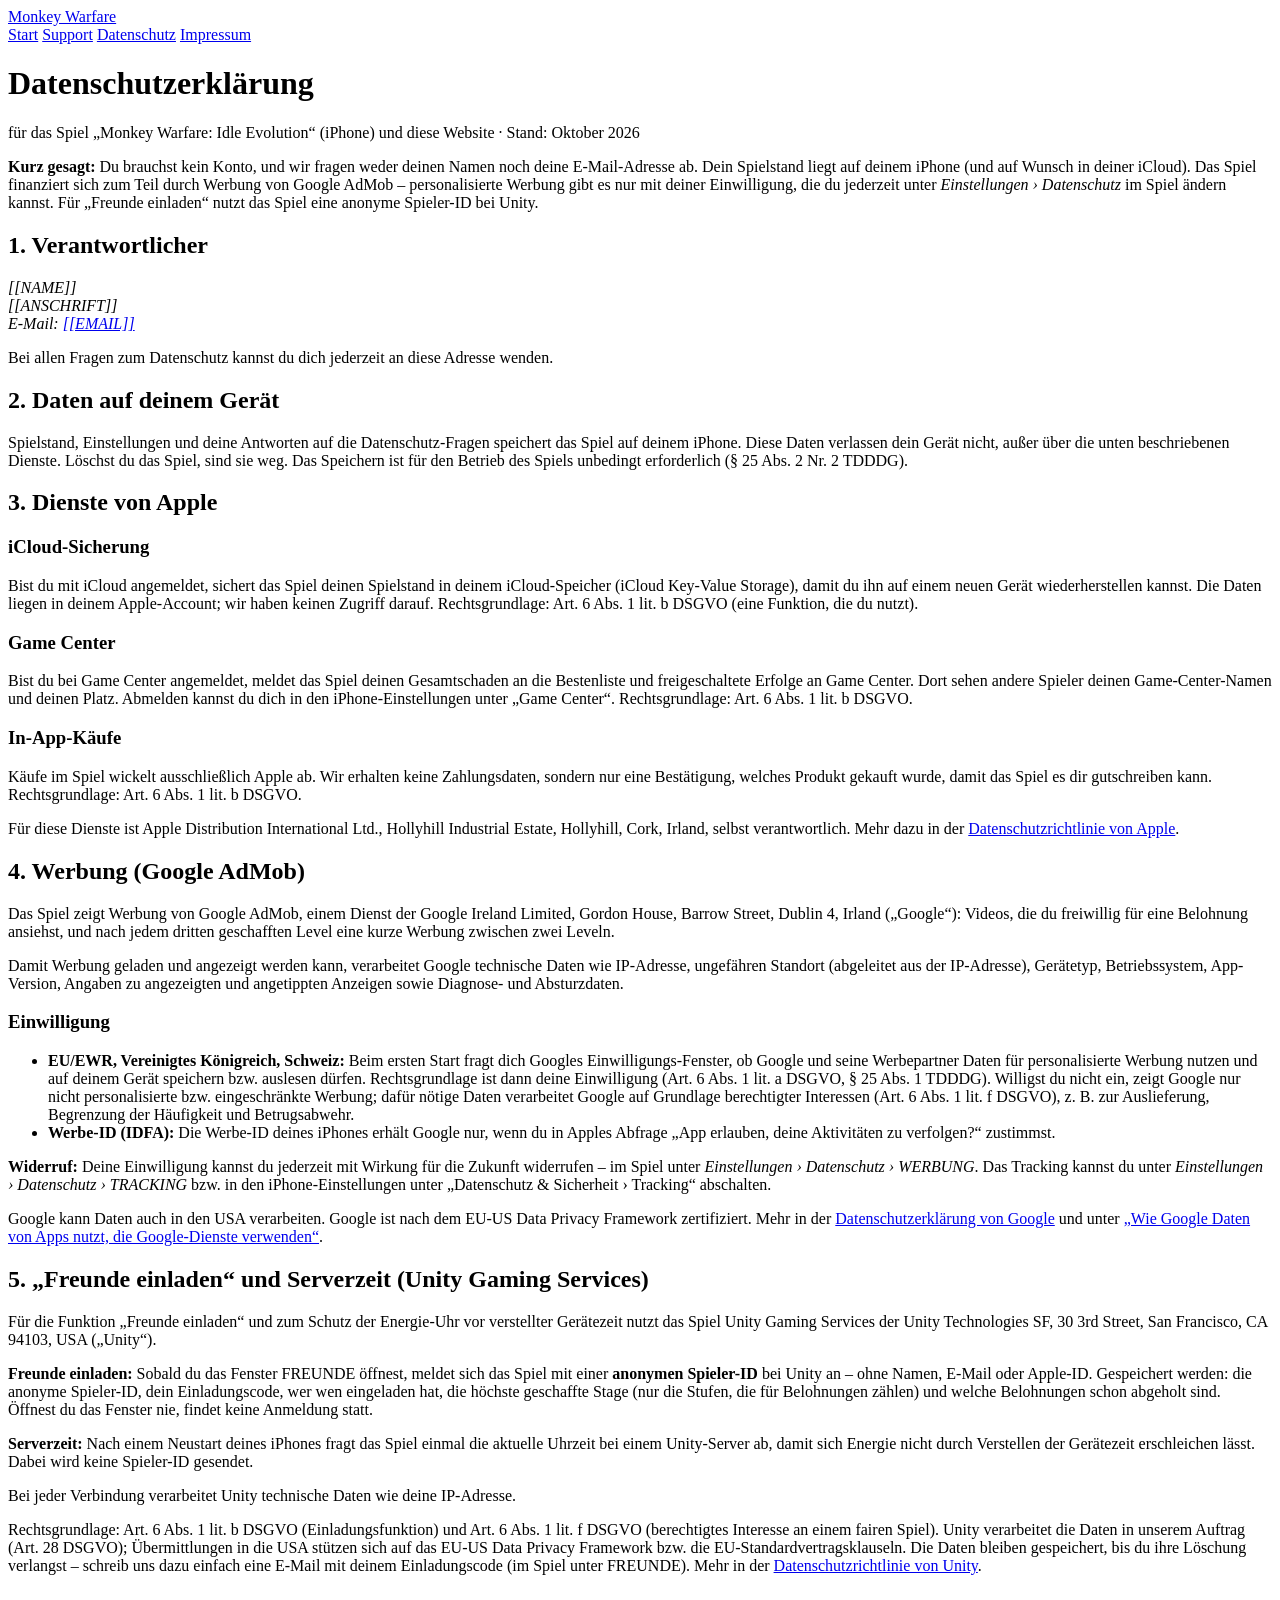
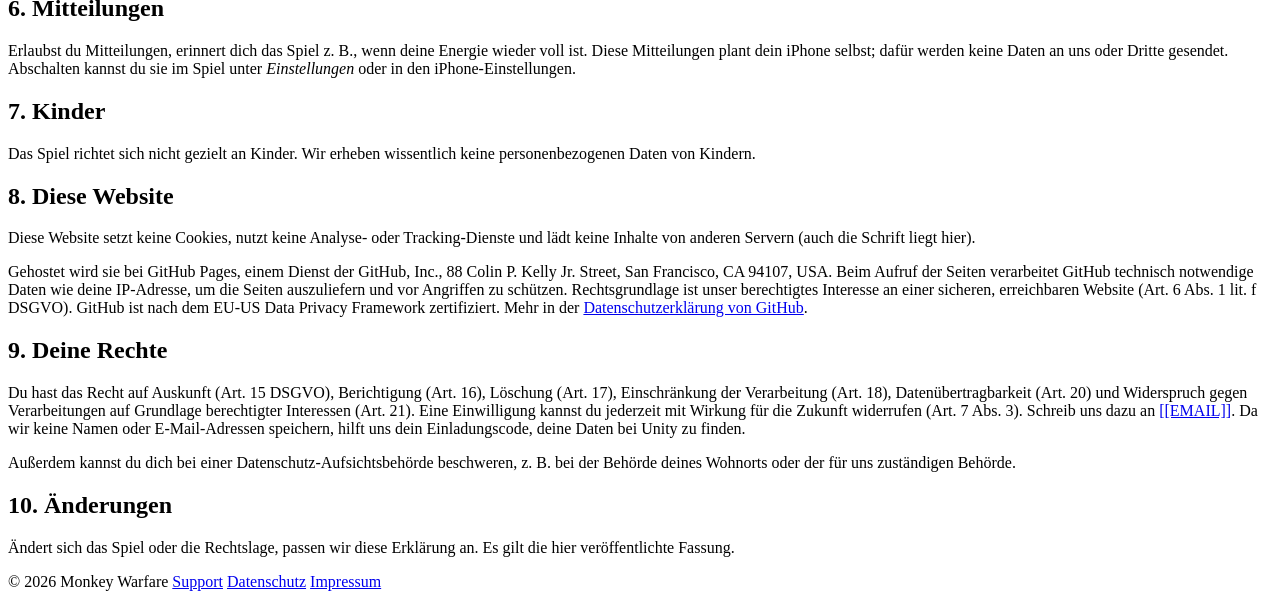
==== datenschutz.html @ 4e90af0b "Add files via upload" ====
<!doctype html>
<html lang="de">
<head>
  <meta charset="utf-8">
  <meta name="viewport" content="width=device-width, initial-scale=1">
  <title>Datenschutzerklärung – Monkey Warfare</title>
  <link rel="icon" href="assets/favicon.png">
  <link rel="stylesheet" href="assets/style.css">
</head>
<body>
  <header class="top">
    <div class="top__inner">
      <a class="top__brand" href="./"><img src="assets/icon.png" alt="">Monkey Warfare</a>
      <nav>
        <a href="./">Start</a>
        <a href="support.html">Support</a>
        <a href="datenschutz.html" aria-current="page">Datenschutz</a>
        <a href="impressum.html">Impressum</a>
      </nav>
    </div>
  </header>

  <main>
    <h1>Datenschutzerklärung</h1>
    <p class="stand">für das Spiel „Monkey Warfare: Idle Evolution“ (iPhone) und diese Website · Stand: Oktober 2026</p>

    <div class="box">
      <strong>Kurz gesagt:</strong> Du brauchst kein Konto, und wir fragen weder deinen Namen noch deine E-Mail-Adresse ab.
      Dein Spielstand liegt auf deinem iPhone (und auf Wunsch in deiner iCloud). Das Spiel finanziert sich zum Teil durch
      Werbung von Google AdMob – personalisierte Werbung gibt es nur mit deiner Einwilligung, die du jederzeit unter
      <em>Einstellungen › Datenschutz</em> im Spiel ändern kannst. Für „Freunde einladen“ nutzt das Spiel eine anonyme
      Spieler-ID bei Unity.
    </div>

    <h2>1. Verantwortlicher</h2>
    <address>
      [[NAME]]<br>
      [[ANSCHRIFT]]<br>
      E-Mail: <a href="mailto:[[EMAIL]]">[[EMAIL]]</a>
    </address>
    <p>Bei allen Fragen zum Datenschutz kannst du dich jederzeit an diese Adresse wenden.</p>

    <h2>2. Daten auf deinem Gerät</h2>
    <p>Spielstand, Einstellungen und deine Antworten auf die Datenschutz-Fragen speichert das Spiel auf deinem iPhone. Diese
      Daten verlassen dein Gerät nicht, außer über die unten beschriebenen Dienste. Löschst du das Spiel, sind sie weg.
      Das Speichern ist für den Betrieb des Spiels unbedingt erforderlich (§ 25 Abs. 2 Nr. 2 TDDDG).</p>

    <h2>3. Dienste von Apple</h2>
    <h3>iCloud-Sicherung</h3>
    <p>Bist du mit iCloud angemeldet, sichert das Spiel deinen Spielstand in deinem iCloud-Speicher (iCloud Key-Value
      Storage), damit du ihn auf einem neuen Gerät wiederherstellen kannst. Die Daten liegen in deinem Apple-Account; wir
      haben keinen Zugriff darauf. Rechtsgrundlage: Art. 6 Abs. 1 lit. b DSGVO (eine Funktion, die du nutzt).</p>
    <h3>Game Center</h3>
    <p>Bist du bei Game Center angemeldet, meldet das Spiel deinen Gesamtschaden an die Bestenliste und freigeschaltete
      Erfolge an Game Center. Dort sehen andere Spieler deinen Game-Center-Namen und deinen Platz. Abmelden kannst du dich
      in den iPhone-Einstellungen unter „Game Center“. Rechtsgrundlage: Art. 6 Abs. 1 lit. b DSGVO.</p>
    <h3>In-App-Käufe</h3>
    <p>Käufe im Spiel wickelt ausschließlich Apple ab. Wir erhalten keine Zahlungsdaten, sondern nur eine Bestätigung,
      welches Produkt gekauft wurde, damit das Spiel es dir gutschreiben kann. Rechtsgrundlage: Art. 6 Abs. 1 lit. b DSGVO.</p>
    <p>Für diese Dienste ist Apple Distribution International Ltd., Hollyhill Industrial Estate, Hollyhill, Cork, Irland,
      selbst verantwortlich. Mehr dazu in der <a href="https://www.apple.com/de/legal/privacy/" rel="noopener">Datenschutzrichtlinie von Apple</a>.</p>

    <h2>4. Werbung (Google AdMob)</h2>
    <p>Das Spiel zeigt Werbung von Google AdMob, einem Dienst der Google Ireland Limited, Gordon House, Barrow Street,
      Dublin 4, Irland („Google“): Videos, die du freiwillig für eine Belohnung ansiehst, und nach jedem dritten geschafften
      Level eine kurze Werbung zwischen zwei Leveln.</p>
    <p>Damit Werbung geladen und angezeigt werden kann, verarbeitet Google technische Daten wie IP-Adresse, ungefähren
      Standort (abgeleitet aus der IP-Adresse), Gerätetyp, Betriebssystem, App-Version, Angaben zu angezeigten und
      angetippten Anzeigen sowie Diagnose- und Absturzdaten.</p>
    <h3>Einwilligung</h3>
    <ul>
      <li><strong>EU/EWR, Vereinigtes Königreich, Schweiz:</strong> Beim ersten Start fragt dich Googles Einwilligungs-Fenster,
        ob Google und seine Werbepartner Daten für personalisierte Werbung nutzen und auf deinem Gerät speichern bzw. auslesen
        dürfen. Rechtsgrundlage ist dann deine Einwilligung (Art. 6 Abs. 1 lit. a DSGVO, § 25 Abs. 1 TDDDG). Willigst du
        nicht ein, zeigt Google nur nicht personalisierte bzw. eingeschränkte Werbung; dafür nötige Daten verarbeitet Google
        auf Grundlage berechtigter Interessen (Art. 6 Abs. 1 lit. f DSGVO), z. B. zur Auslieferung, Begrenzung der Häufigkeit
        und Betrugsabwehr.</li>
      <li><strong>Werbe-ID (IDFA):</strong> Die Werbe-ID deines iPhones erhält Google nur, wenn du in Apples Abfrage
        „App erlauben, deine Aktivitäten zu verfolgen?“ zustimmst.</li>
    </ul>
    <p><strong>Widerruf:</strong> Deine Einwilligung kannst du jederzeit mit Wirkung für die Zukunft widerrufen – im Spiel
      unter <em>Einstellungen › Datenschutz › WERBUNG</em>. Das Tracking kannst du unter <em>Einstellungen › Datenschutz ›
      TRACKING</em> bzw. in den iPhone-Einstellungen unter „Datenschutz &amp; Sicherheit › Tracking“ abschalten.</p>
    <p>Google kann Daten auch in den USA verarbeiten. Google ist nach dem EU-US Data Privacy Framework zertifiziert. Mehr in der
      <a href="https://policies.google.com/privacy?hl=de" rel="noopener">Datenschutzerklärung von Google</a> und unter
      <a href="https://policies.google.com/technologies/partner-sites?hl=de" rel="noopener">„Wie Google Daten von Apps nutzt, die Google-Dienste verwenden“</a>.</p>

    <h2>5. „Freunde einladen“ und Serverzeit (Unity Gaming Services)</h2>
    <p>Für die Funktion „Freunde einladen“ und zum Schutz der Energie-Uhr vor verstellter Gerätezeit nutzt das Spiel Unity
      Gaming Services der Unity Technologies SF, 30 3rd Street, San Francisco, CA 94103, USA („Unity“).</p>
    <p><strong>Freunde einladen:</strong> Sobald du das Fenster FREUNDE öffnest, meldet sich das Spiel mit einer
      <strong>anonymen Spieler-ID</strong> bei Unity an – ohne Namen, E-Mail oder Apple-ID. Gespeichert werden: die anonyme
      Spieler-ID, dein Einladungscode, wer wen eingeladen hat, die höchste geschaffte Stage (nur die Stufen, die für
      Belohnungen zählen) und welche Belohnungen schon abgeholt sind. Öffnest du das Fenster nie, findet keine Anmeldung statt.</p>
    <p><strong>Serverzeit:</strong> Nach einem Neustart deines iPhones fragt das Spiel einmal die aktuelle Uhrzeit bei einem
      Unity-Server ab, damit sich Energie nicht durch Verstellen der Gerätezeit erschleichen lässt. Dabei wird keine
      Spieler-ID gesendet.</p>
    <p>Bei jeder Verbindung verarbeitet Unity technische Daten wie deine IP-Adresse.</p>
    <p>Rechtsgrundlage: Art. 6 Abs. 1 lit. b DSGVO (Einladungsfunktion) und Art. 6 Abs. 1 lit. f DSGVO (berechtigtes
      Interesse an einem fairen Spiel). Unity verarbeitet die Daten in unserem Auftrag (Art. 28 DSGVO); Übermittlungen in
      die USA stützen sich auf das EU-US Data Privacy Framework bzw. die EU-Standardvertragsklauseln. Die Daten bleiben
      gespeichert, bis du ihre Löschung verlangst – schreib uns dazu einfach eine E-Mail mit deinem Einladungscode
      (im Spiel unter FREUNDE). Mehr in der <a href="https://unity.com/legal/privacy-policy" rel="noopener">Datenschutzrichtlinie von Unity</a>.</p>

    <h2>6. Mitteilungen</h2>
    <p>Erlaubst du Mitteilungen, erinnert dich das Spiel z. B., wenn deine Energie wieder voll ist. Diese Mitteilungen plant
      dein iPhone selbst; dafür werden keine Daten an uns oder Dritte gesendet. Abschalten kannst du sie im Spiel unter
      <em>Einstellungen</em> oder in den iPhone-Einstellungen.</p>

    <h2>7. Kinder</h2>
    <p>Das Spiel richtet sich nicht gezielt an Kinder. Wir erheben wissentlich keine personenbezogenen Daten von Kindern.</p>

    <h2>8. Diese Website</h2>
    <p>Diese Website setzt keine Cookies, nutzt keine Analyse- oder Tracking-Dienste und lädt keine Inhalte von anderen
      Servern (auch die Schrift liegt hier). </p>
    <p>Gehostet wird sie bei GitHub Pages, einem Dienst der GitHub, Inc., 88 Colin P. Kelly Jr. Street, San Francisco,
      CA 94107, USA. Beim Aufruf der Seiten verarbeitet GitHub technisch notwendige Daten wie deine IP-Adresse, um die Seiten
      auszuliefern und vor Angriffen zu schützen. Rechtsgrundlage ist unser berechtigtes Interesse an einer sicheren,
      erreichbaren Website (Art. 6 Abs. 1 lit. f DSGVO). GitHub ist nach dem EU-US Data Privacy Framework zertifiziert. Mehr
      in der <a href="https://docs.github.com/de/site-policy/privacy-policies/github-general-privacy-statement" rel="noopener">Datenschutzerklärung von GitHub</a>.</p>

    <h2>9. Deine Rechte</h2>
    <p>Du hast das Recht auf Auskunft (Art. 15 DSGVO), Berichtigung (Art. 16), Löschung (Art. 17), Einschränkung der
      Verarbeitung (Art. 18), Datenübertragbarkeit (Art. 20) und Widerspruch gegen Verarbeitungen auf Grundlage berechtigter
      Interessen (Art. 21). Eine Einwilligung kannst du jederzeit mit Wirkung für die Zukunft widerrufen (Art. 7 Abs. 3).
      Schreib uns dazu an <a href="mailto:[[EMAIL]]">[[EMAIL]]</a>. Da wir keine Namen oder E-Mail-Adressen speichern, hilft
      uns dein Einladungscode, deine Daten bei Unity zu finden.</p>
    <p>Außerdem kannst du dich bei einer Datenschutz-Aufsichtsbehörde beschweren, z. B. bei der Behörde deines Wohnorts
      oder der für uns zuständigen Behörde.</p>

    <h2>10. Änderungen</h2>
    <p>Ändert sich das Spiel oder die Rechtslage, passen wir diese Erklärung an. Es gilt die hier veröffentlichte Fassung.</p>
  </main>

  <footer>
    <div class="inner">
      <span>© 2026 Monkey Warfare</span>
      <a href="support.html">Support</a>
      <a href="datenschutz.html">Datenschutz</a>
      <a href="impressum.html">Impressum</a>
    </div>
  </footer>
</body>
</html>
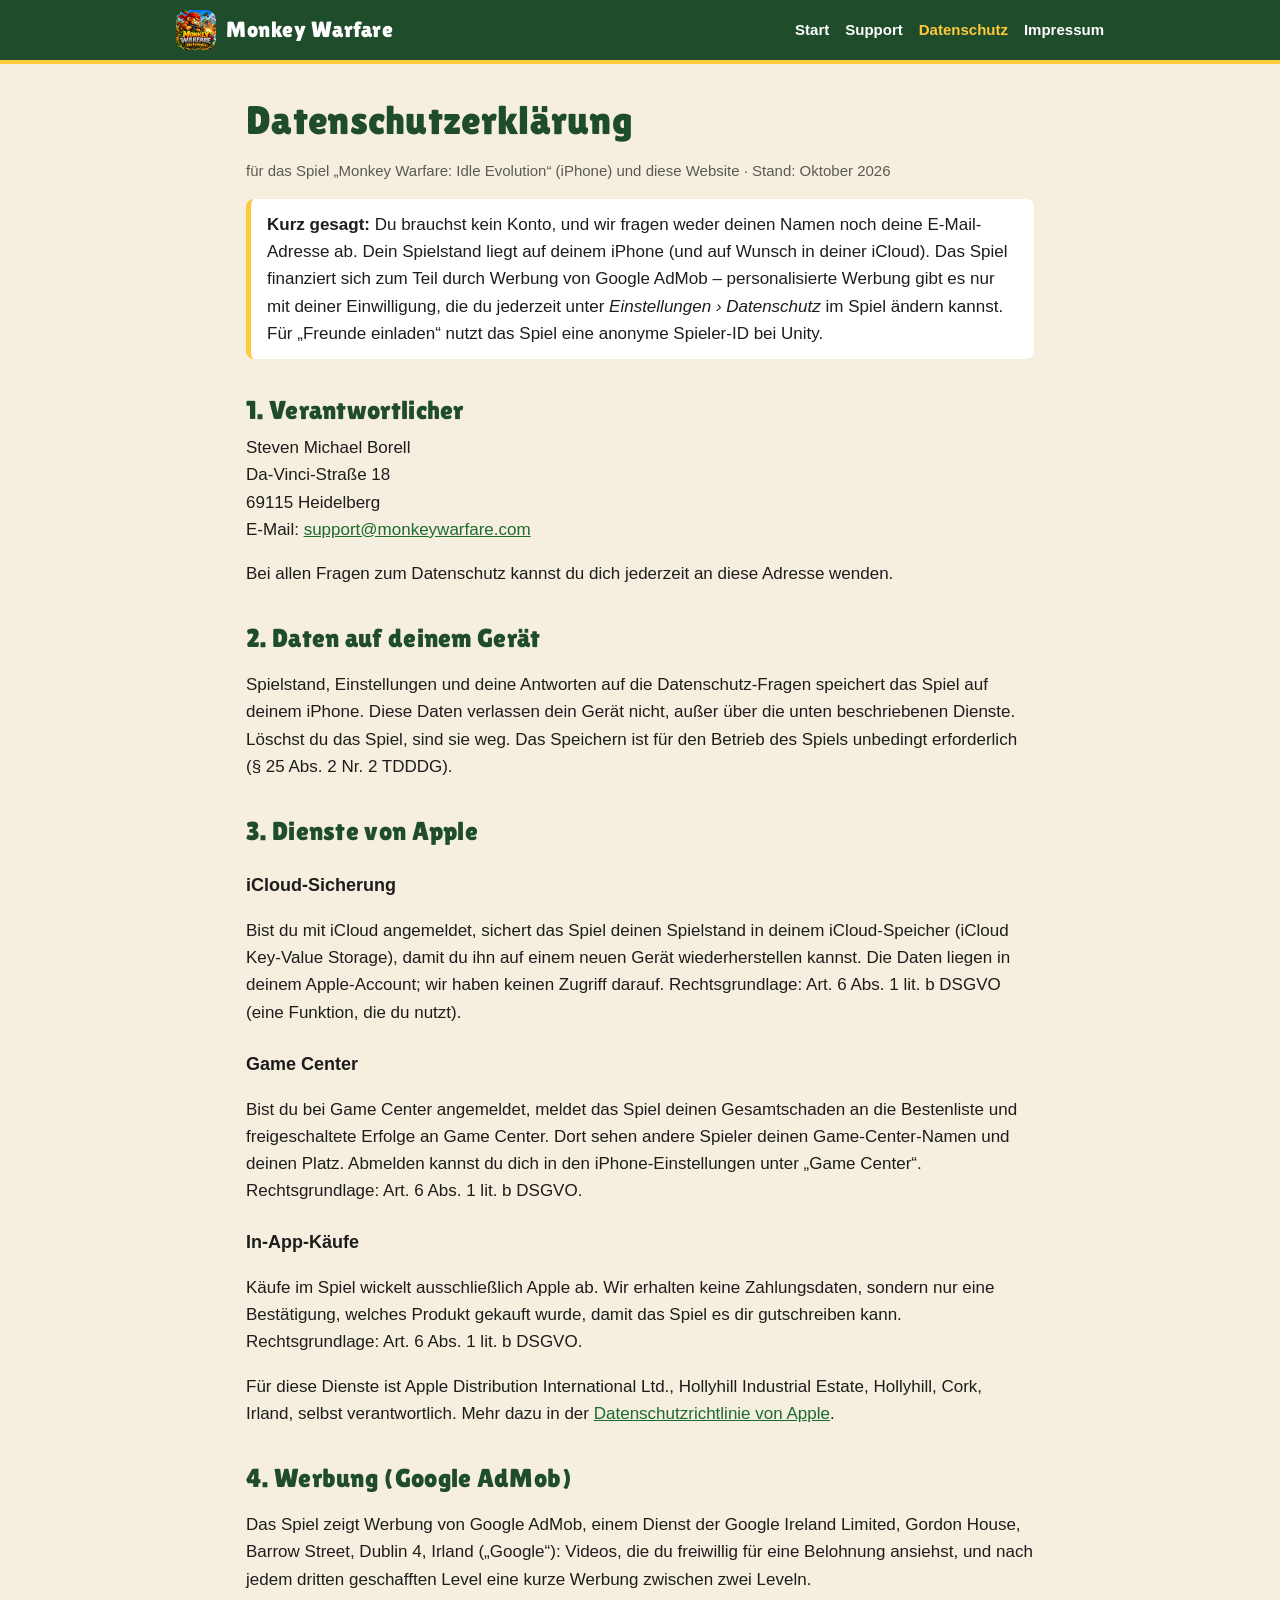
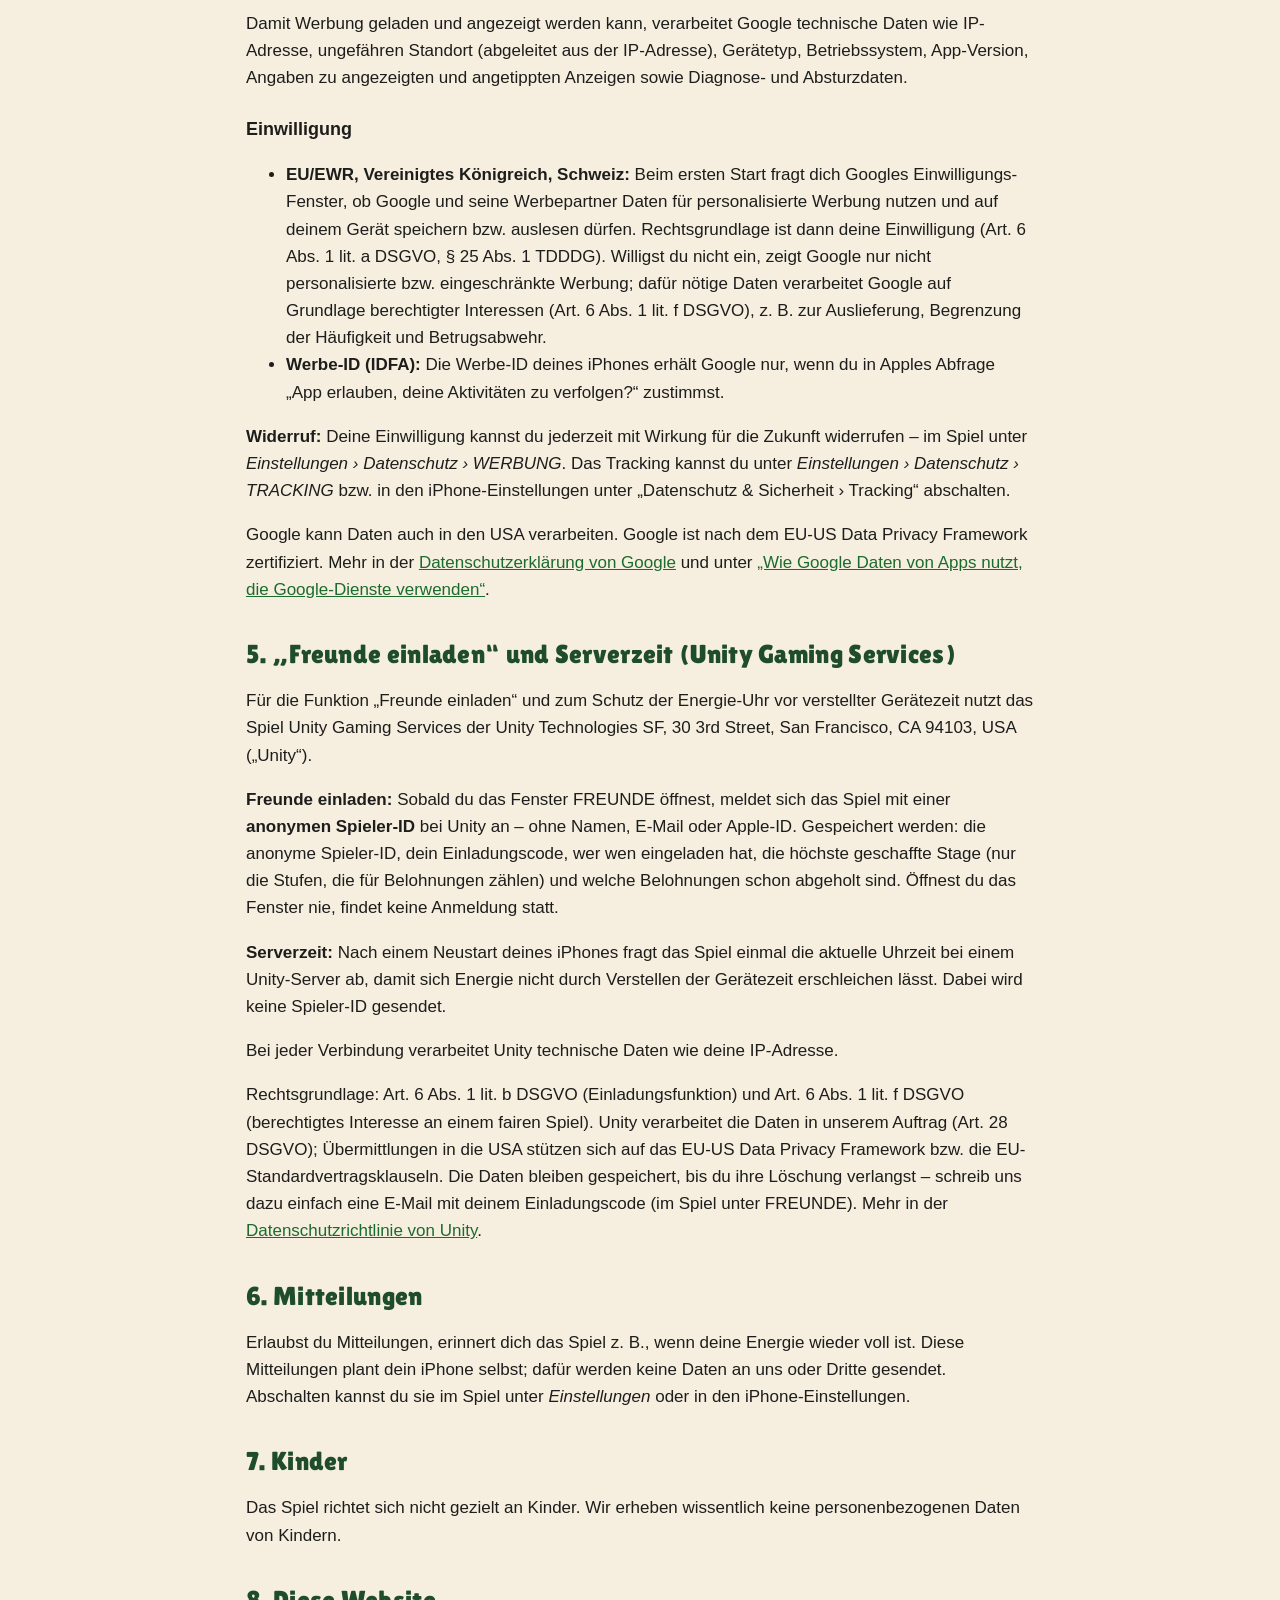
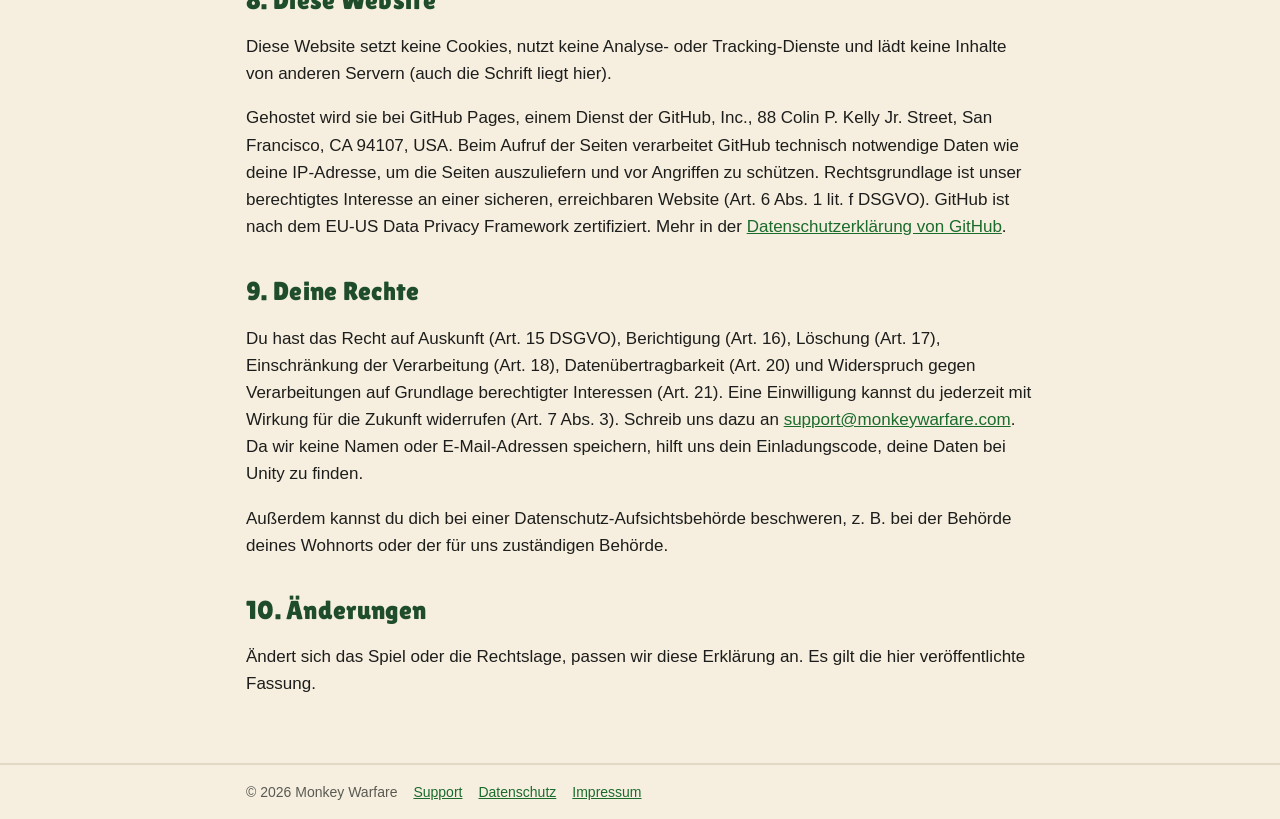
==== commit 9afffd60: "Add files via upload" ====
--- a/datenschutz.html
+++ b/datenschutz.html
@@ -34,9 +34,10 @@
 
     <h2>1. Verantwortlicher</h2>
     <address>
-      [[NAME]]<br>
-      [[ANSCHRIFT]]<br>
-      E-Mail: <a href="mailto:[[EMAIL]]">[[EMAIL]]</a>
+      Steven Michael Borell<br>
+      Da-Vinci-Straße 18<br>
+      69115 Heidelberg<br>
+      E-Mail: <a href="mailto:support@monkeywarfare.com">support@monkeywarfare.com</a>
     </address>
     <p>Bei allen Fragen zum Datenschutz kannst du dich jederzeit an diese Adresse wenden.</p>
 
@@ -123,7 +124,7 @@
     <p>Du hast das Recht auf Auskunft (Art. 15 DSGVO), Berichtigung (Art. 16), Löschung (Art. 17), Einschränkung der
       Verarbeitung (Art. 18), Datenübertragbarkeit (Art. 20) und Widerspruch gegen Verarbeitungen auf Grundlage berechtigter
       Interessen (Art. 21). Eine Einwilligung kannst du jederzeit mit Wirkung für die Zukunft widerrufen (Art. 7 Abs. 3).
-      Schreib uns dazu an <a href="mailto:[[EMAIL]]">[[EMAIL]]</a>. Da wir keine Namen oder E-Mail-Adressen speichern, hilft
+      Schreib uns dazu an <a href="mailto:support@monkeywarfare.com">support@monkeywarfare.com</a>. Da wir keine Namen oder E-Mail-Adressen speichern, hilft
       uns dein Einladungscode, deine Daten bei Unity zu finden.</p>
     <p>Außerdem kannst du dich bei einer Datenschutz-Aufsichtsbehörde beschweren, z. B. bei der Behörde deines Wohnorts
       oder der für uns zuständigen Behörde.</p>
--- a/assets/style.css
+++ b/assets/style.css
@@ -0,0 +1,131 @@
+/* monkeywarfare.com – eine Datei für alle Seiten. Schrift lokal (kein Google-Fonts-Abruf, DSGVO). */
+@font-face {
+  font-family: "Lilita One";
+  src: url("LilitaOne-Regular.ttf") format("truetype");
+  font-display: swap;
+}
+
+:root {
+  --jungle: #1f4d2b;
+  --jungle-dark: #12301a;
+  --leaf: #3f8f3a;
+  --banana: #ffc93c;
+  --bandana: #d7262e;
+  --sand: #f6efe0;
+  --ink: #1d1d1b;
+  --muted: #5a5a52;
+  --card: #ffffff;
+  --line: #e2d8c3;
+}
+
+* { box-sizing: border-box; }
+
+body {
+  margin: 0;
+  background: var(--sand);
+  color: var(--ink);
+  font: 17px/1.6 -apple-system, BlinkMacSystemFont, "Segoe UI", Roboto, Helvetica, Arial, sans-serif;
+}
+
+a { color: #1b6b2c; }
+a:hover { color: var(--bandana); }
+
+.top {
+  background: var(--jungle);
+  border-bottom: 4px solid var(--banana);
+}
+.top__inner {
+  max-width: 960px;
+  margin: 0 auto;
+  padding: 10px 16px;
+  display: flex;
+  align-items: center;
+  gap: 12px;
+  flex-wrap: wrap;
+}
+.top__brand {
+  display: flex;
+  align-items: center;
+  gap: 10px;
+  color: #fff;
+  text-decoration: none;
+  font-family: "Lilita One", sans-serif;
+  font-size: 22px;
+  letter-spacing: 0.5px;
+}
+.top__brand img { width: 40px; height: 40px; border-radius: 10px; }
+.top nav { margin-left: auto; display: flex; gap: 16px; flex-wrap: wrap; }
+.top nav a { color: #fff; text-decoration: none; font-weight: 600; font-size: 15px; }
+.top nav a:hover, .top nav a[aria-current="page"] { color: var(--banana); }
+
+.hero { background: var(--jungle-dark); }
+.hero img { display: block; width: 100%; max-width: 1400px; margin: 0 auto; height: auto; }
+
+main {
+  max-width: 820px;
+  margin: 0 auto;
+  padding: 32px 16px 48px;
+}
+
+h1, h2 {
+  font-family: "Lilita One", sans-serif;
+  font-weight: 400;
+  letter-spacing: 0.3px;
+  line-height: 1.2;
+}
+h1 { font-size: 40px; margin: 0 0 8px; color: var(--jungle); }
+h2 { font-size: 26px; margin: 36px 0 8px; color: var(--jungle); }
+h3 { font-size: 18px; margin: 24px 0 4px; }
+
+.lead { font-size: 20px; color: var(--muted); margin-top: 0; }
+.stand { color: var(--muted); font-size: 15px; }
+
+.cards {
+  display: grid;
+  grid-template-columns: repeat(auto-fit, minmax(220px, 1fr));
+  gap: 16px;
+  margin: 24px 0;
+}
+.card {
+  background: var(--card);
+  border: 2px solid var(--line);
+  border-radius: 14px;
+  padding: 16px 18px;
+}
+.card strong {
+  display: block;
+  font-family: "Lilita One", sans-serif;
+  font-weight: 400;
+  font-size: 20px;
+  color: var(--bandana);
+}
+.card p { margin: 4px 0 0; }
+
+.box {
+  background: var(--card);
+  border-left: 5px solid var(--banana);
+  border-radius: 8px;
+  padding: 12px 16px;
+  margin: 16px 0;
+}
+
+address { font-style: normal; }
+
+footer {
+  border-top: 2px solid var(--line);
+  color: var(--muted);
+  font-size: 14px;
+}
+footer .inner {
+  max-width: 820px;
+  margin: 0 auto;
+  padding: 16px;
+  display: flex;
+  gap: 16px;
+  flex-wrap: wrap;
+}
+
+@media (max-width: 560px) {
+  h1 { font-size: 32px; }
+  .top nav { margin-left: 0; width: 100%; }
+}
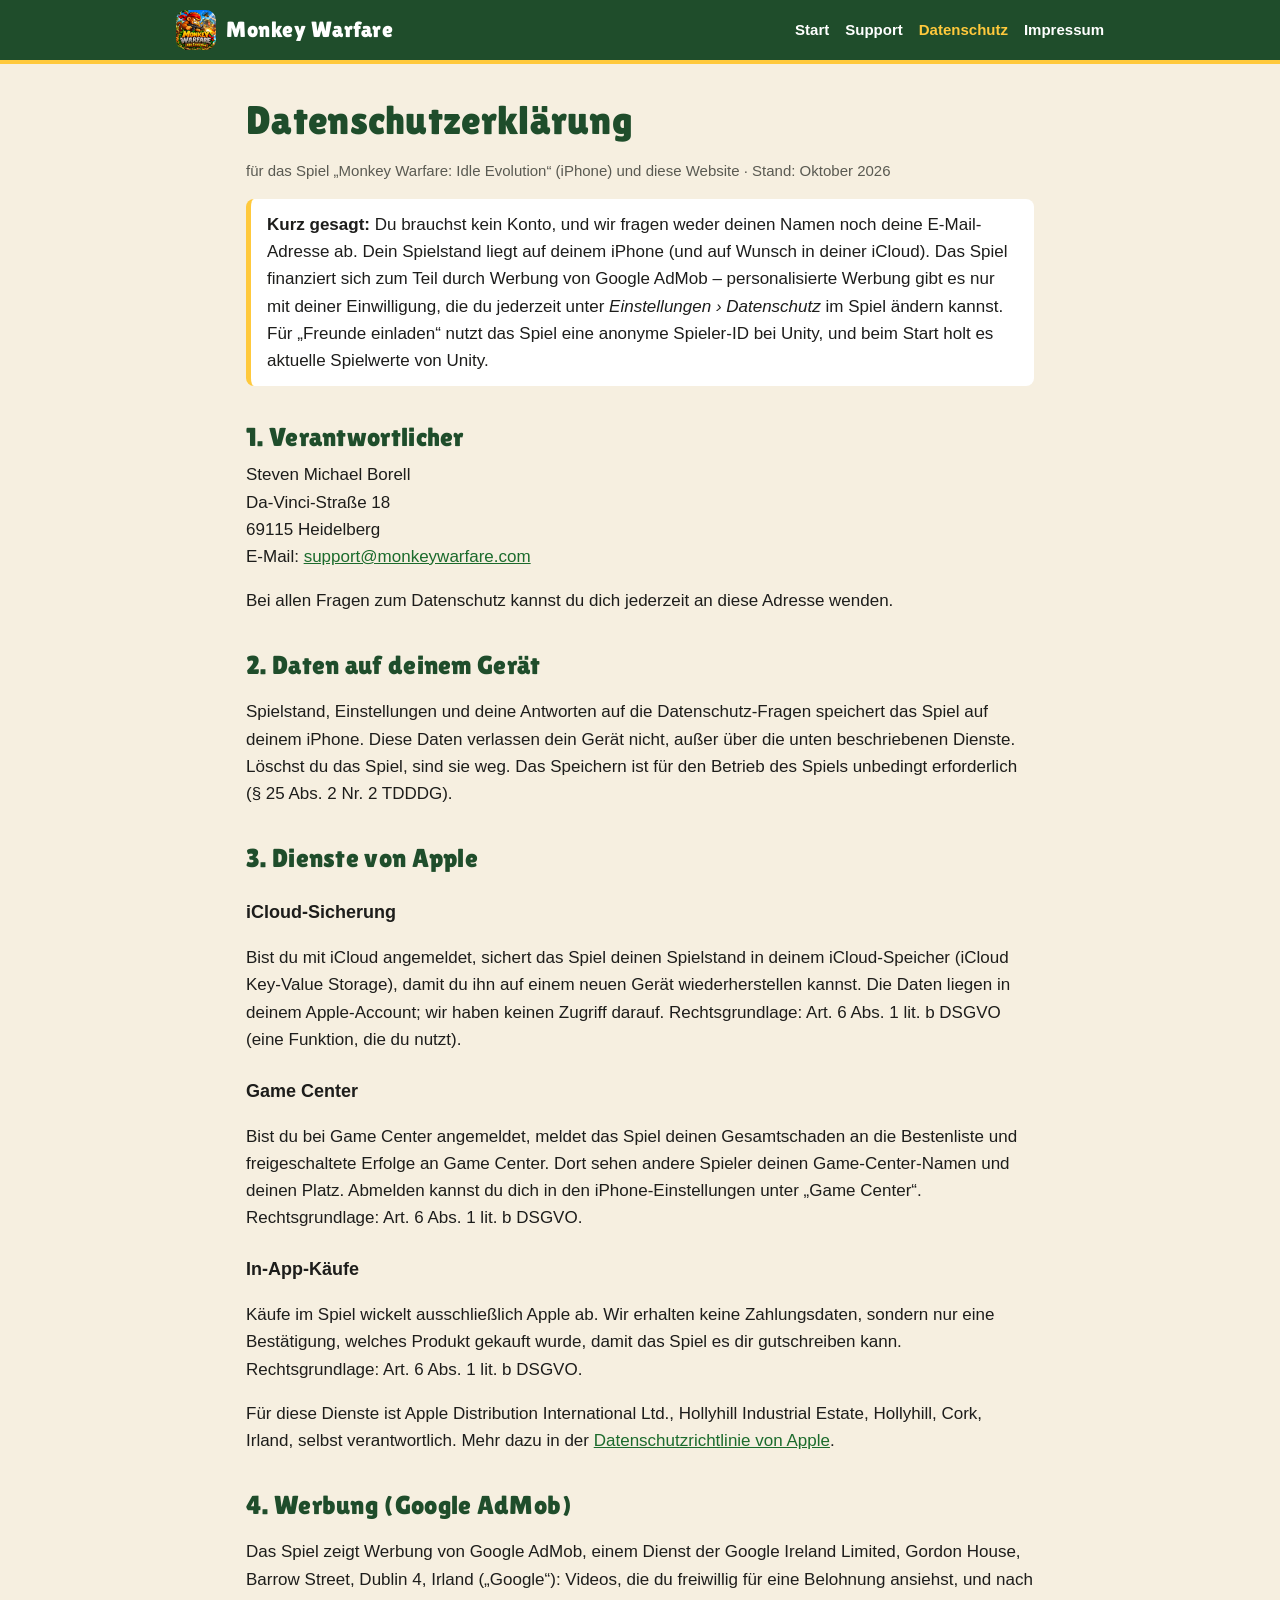
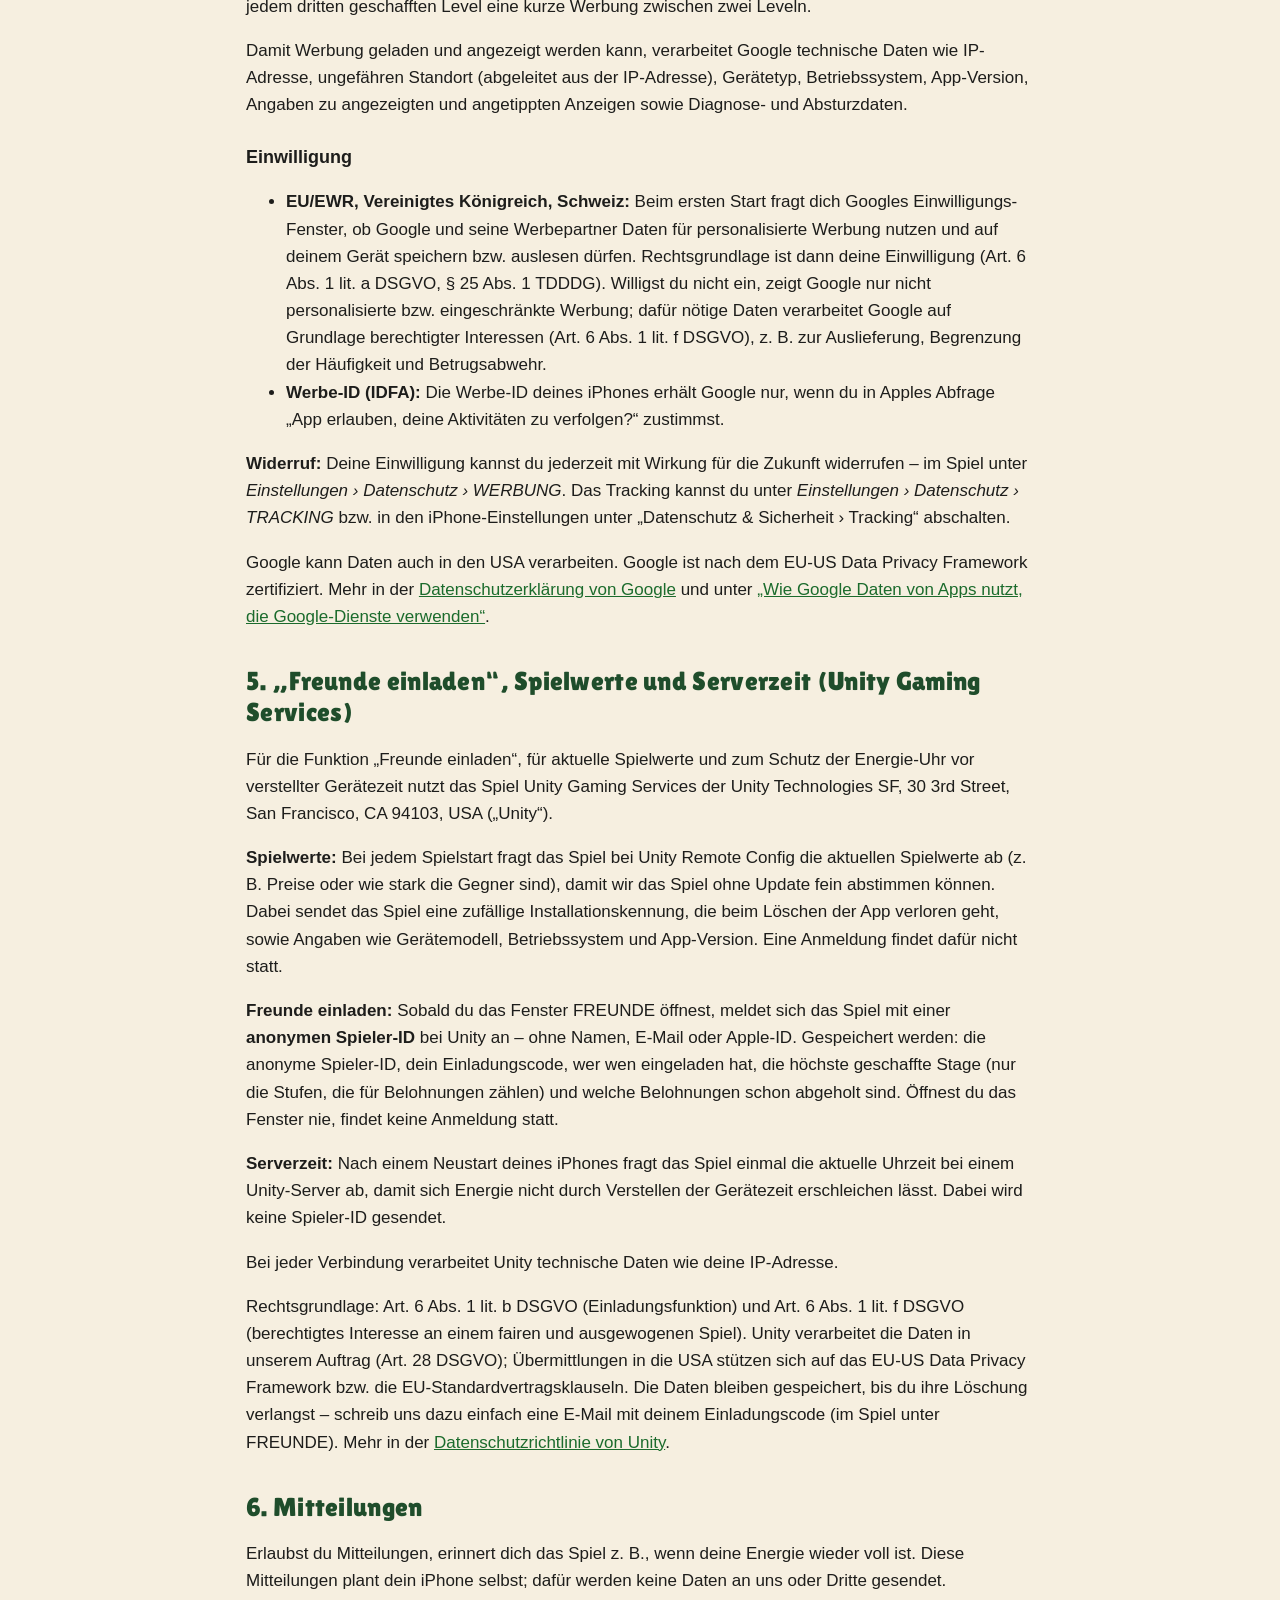
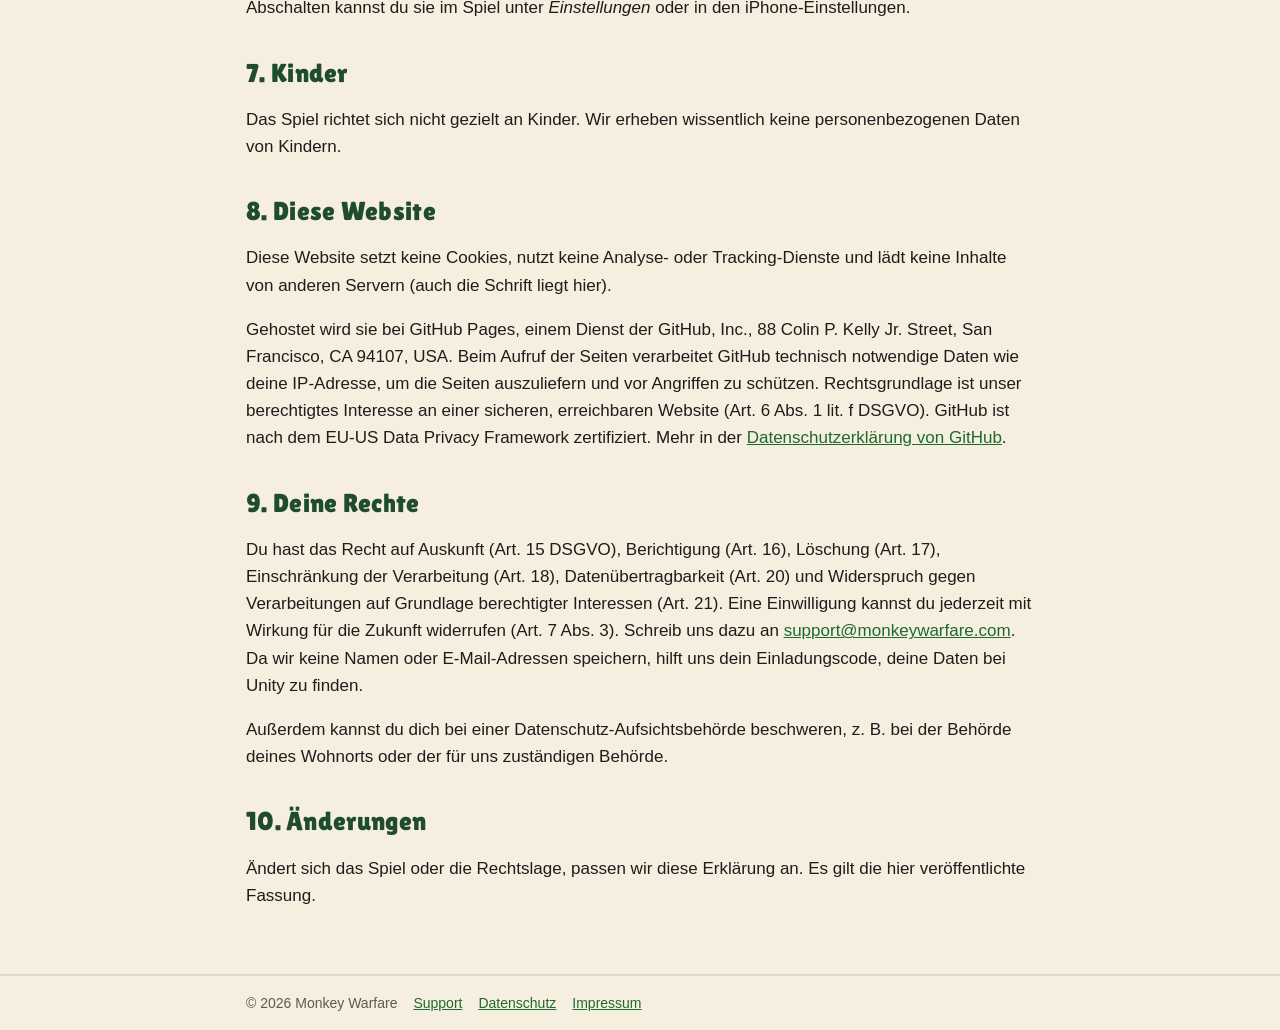
==== commit 3d93d219: "Add files via upload" ====
--- a/datenschutz.html
+++ b/datenschutz.html
@@ -29,7 +29,7 @@
       Dein Spielstand liegt auf deinem iPhone (und auf Wunsch in deiner iCloud). Das Spiel finanziert sich zum Teil durch
       Werbung von Google AdMob – personalisierte Werbung gibt es nur mit deiner Einwilligung, die du jederzeit unter
       <em>Einstellungen › Datenschutz</em> im Spiel ändern kannst. Für „Freunde einladen“ nutzt das Spiel eine anonyme
-      Spieler-ID bei Unity.
+      Spieler-ID bei Unity, und beim Start holt es aktuelle Spielwerte von Unity.
     </div>
 
     <h2>1. Verantwortlicher</h2>
@@ -86,9 +86,13 @@
       <a href="https://policies.google.com/privacy?hl=de" rel="noopener">Datenschutzerklärung von Google</a> und unter
       <a href="https://policies.google.com/technologies/partner-sites?hl=de" rel="noopener">„Wie Google Daten von Apps nutzt, die Google-Dienste verwenden“</a>.</p>
 
-    <h2>5. „Freunde einladen“ und Serverzeit (Unity Gaming Services)</h2>
-    <p>Für die Funktion „Freunde einladen“ und zum Schutz der Energie-Uhr vor verstellter Gerätezeit nutzt das Spiel Unity
-      Gaming Services der Unity Technologies SF, 30 3rd Street, San Francisco, CA 94103, USA („Unity“).</p>
+    <h2>5. „Freunde einladen“, Spielwerte und Serverzeit (Unity Gaming Services)</h2>
+    <p>Für die Funktion „Freunde einladen“, für aktuelle Spielwerte und zum Schutz der Energie-Uhr vor verstellter Gerätezeit
+      nutzt das Spiel Unity Gaming Services der Unity Technologies SF, 30 3rd Street, San Francisco, CA 94103, USA („Unity“).</p>
+    <p><strong>Spielwerte:</strong> Bei jedem Spielstart fragt das Spiel bei Unity Remote Config die aktuellen Spielwerte ab
+      (z. B. Preise oder wie stark die Gegner sind), damit wir das Spiel ohne Update fein abstimmen können. Dabei sendet
+      das Spiel eine zufällige Installationskennung, die beim Löschen der App verloren geht, sowie Angaben wie Gerätemodell,
+      Betriebssystem und App-Version. Eine Anmeldung findet dafür nicht statt.</p>
     <p><strong>Freunde einladen:</strong> Sobald du das Fenster FREUNDE öffnest, meldet sich das Spiel mit einer
       <strong>anonymen Spieler-ID</strong> bei Unity an – ohne Namen, E-Mail oder Apple-ID. Gespeichert werden: die anonyme
       Spieler-ID, dein Einladungscode, wer wen eingeladen hat, die höchste geschaffte Stage (nur die Stufen, die für
@@ -98,7 +102,7 @@
       Spieler-ID gesendet.</p>
     <p>Bei jeder Verbindung verarbeitet Unity technische Daten wie deine IP-Adresse.</p>
     <p>Rechtsgrundlage: Art. 6 Abs. 1 lit. b DSGVO (Einladungsfunktion) und Art. 6 Abs. 1 lit. f DSGVO (berechtigtes
-      Interesse an einem fairen Spiel). Unity verarbeitet die Daten in unserem Auftrag (Art. 28 DSGVO); Übermittlungen in
+      Interesse an einem fairen und ausgewogenen Spiel). Unity verarbeitet die Daten in unserem Auftrag (Art. 28 DSGVO); Übermittlungen in
       die USA stützen sich auf das EU-US Data Privacy Framework bzw. die EU-Standardvertragsklauseln. Die Daten bleiben
       gespeichert, bis du ihre Löschung verlangst – schreib uns dazu einfach eine E-Mail mit deinem Einladungscode
       (im Spiel unter FREUNDE). Mehr in der <a href="https://unity.com/legal/privacy-policy" rel="noopener">Datenschutzrichtlinie von Unity</a>.</p>
